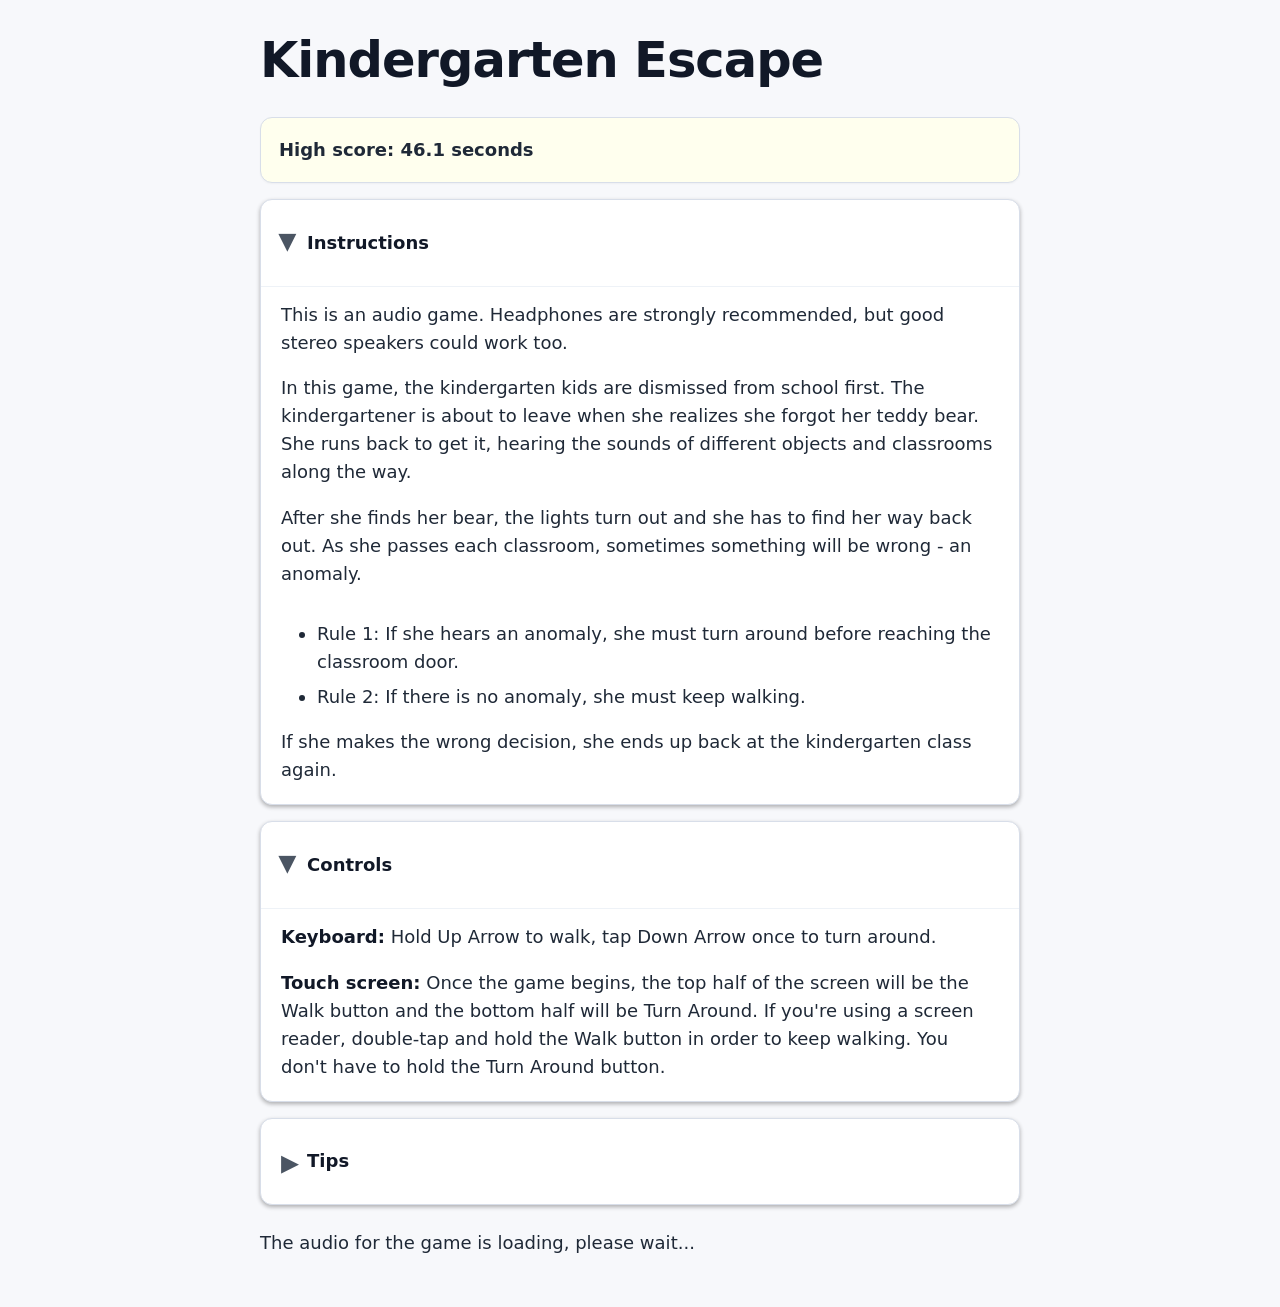
==== index.html @ b6279180 "Initial checkin of kindergarten escape" ====
<!DOCTYPE html>
<html>
  <head>
    <meta charset="utf-8">
    <meta name="viewport" content="width=device-width, initial-scale=1">
    <title>
      Kindergarten Escape
    </title>
    <link rel="stylesheet" href="style.css">
    <script src="sound.js"></script>
    <script src="engine.js"></script>
    <script src="game.js"></script>
  </head>
  <body>
    <main class="page">
      <section hidden id="title">
        <h1>Kindergarten Escape</h1>
      </section>
      <section hidden id="highscore">
        High score: 46.1 seconds
      </section>
      <section id="info" class="info">
        <details id="instructionsDetails" open>
          <summary>Instructions</summary>
          <p>
            This is an audio game. Headphones are strongly recommended,
            but good stereo speakers could work too.
          </p>
          <p>
            In this game, the kindergarten kids are dismissed from school first.
            The kindergartener is about to leave when she realizes
            she forgot her teddy bear. She runs back to get it, hearing
            the sounds of different objects and classrooms along the way.
          </p>
          <p>
            After she finds her bear, the lights turn out and she has to
            find her way back out. As she passes each classroom, sometimes
            something will be wrong - an anomaly.
          </p>
          <ul>
            <li>Rule 1: If she hears an anomaly, she must turn around before reaching the
              classroom door.
            <li>Rule 2: If there is no anomaly, she must keep walking.
          </ul>
          <p>
            If she makes the wrong decision, she ends up back at the kindergarten class
            again.
          </p>
        </details>
        <details id="controlsDetails" open>
          <summary>Controls</summary>
          <p>
            <b>Keyboard:</b> Hold Up Arrow to walk, tap Down Arrow once to turn around.
          </p>
          <p>
            <b>Touch screen:</b> Once the game begins, the top half of the screen will be
            the Walk button and the bottom half will be Turn Around. If you're using a
            screen reader, double-tap and hold the Walk button in order to keep walking.
            You don't have to hold the Turn Around button.
          </p>
        </details>
        <details id="tipsDetails">
          <summary>Tips</summary>
          <ul>
            <li>The game doesn't progress if you stop moving. Take your time
              approaching each door until you get better at the game.
            <li>The order of the classrooms is always the same.
            <li>An anomaly might introduce an extra sound, or it might replace the
              sound of a classroom with a different one.
            <li>Rarely, the anomaly might be that the classroom door is on the
              wrong side.
          </ul>
        </details>
      </section>
      <div hidden id="loading">
	The audio for the game is loading, please wait...
      </div>
      <nav hidden id="introsection">
	<h2>
	  Listen...
	</h2>
        <button id="skip">Skip to Game</button>	
        <button id="exitIntro">Exit</button>
      </nav>
      <nav hidden id="finished">
	<h2>Congratulations!</h2>
	<p id="finishedScore"></p>
        <button id="backToMain">Back to Main Menu</button>
      </nav>
      <nav hidden id="menu">
	<div class="menu">
          <button id="intro">Play From Beginning</button>
          <button id="play">Play Game</button>
	</div>
      </nav>
      <div hidden id="gamecontrols" class="in-game-controls">
        <button id="walk">Walk</button>
        <button id="turn">Turn Around</button>
        <button id="quitGame">Give Up</button>
      </div>
      <div id="live" aria-live="polite"></div>
    </main>
  </body>
</html>
---- style.css ----
/* Reset */
*,
*::before,
*::after {
  box-sizing: border-box;
}

html {
  font-size: 18px;
}

body {
  margin: 0;
  background: #f7f8fb;
  color: #1f2937;
  font-family: Inter, ui-sans-serif, system-ui, -apple-system, BlinkMacSystemFont,
    "Segoe UI", Roboto, Helvetica, Arial, sans-serif;
  line-height: 1.55;
}

.page {
  width: min(760px, calc(100% - 32px));
  margin: 0 auto;
  padding: 24px 0 40px;
}

/* Title */
h1 {
  margin: 0 0 24px;
  font-size: clamp(2rem, 4vw, 2.75rem);
  line-height: 1.15;
  font-weight: 700;
  letter-spacing: -0.02em;
  color: #111827;
}

/* General text rhythm */
p,
ul {
  margin: 0 0 1rem;
}

ul {
  padding-left: 1.25rem;
}

li + li {
  margin-top: 0.4rem;
}

strong,
b {
  color: #111827;
}

/* Info section spacing */
.info {
  margin-bottom: 24px;
}

#highscore {
  margin: 0 0 16px;
  background: #ffffff;
  border: 1px solid #d8dee9;
  border-radius: 12px;
  box-shadow: 0 1px 2px rgba(0, 0, 0, 0.04);
  overflow: hidden;
  padding: 1em;
  font-weight: bold;
  background-color: #ffe;
}

/* Details cards */
details {
  margin: 0 0 16px;
  background: #ffffff;
  border: 1px solid #d8dee9;
  border-radius: 12px;
  overflow: hidden;
  box-shadow: 0 2px 4px rgba(0,0,0,0.3);
}

/* Summary styled like a clean card header */
summary {
  display: flex;
  align-items: center;
  gap: 8px;
  cursor: pointer;
  list-style: none;
  padding: 14px 18px;
  font-weight: 650;
  font-size: 1rem;
  color: #111827;
  user-select: none;
}

/* Hide native disclosure marker */
summary::-webkit-details-marker {
  display: none;
}

/* Custom disclosure triangle */
summary::before {
  content: "▸";
  flex: 0 0 auto;
  transition: transform 120ms ease;
  transform-origin: center;
  color: #4b5563;
  font-size: 200%;
}

details[open] summary::before {
  transform: rotate(90deg);
}

details ul {
    margin-left: 2em;
}

/* Optional hover/focus feel */
summary:hover, summary:focus-visible {
  background: #def;
  outline: none;
}

/* Padding for the content inside details */
details > :not(summary) {
  padding-left: 18px;
  padding-right: 18px;
}

details > :last-child {
  padding-bottom: 18px;
  margin-bottom: 0;
}

/* Add a little space between header and content when open */
details[open] summary {
  border-bottom: 1px solid #eef2f7;
}

details[open] > :not(summary):first-of-type {
  padding-top: 14px;
}

details p:first-of-type,
details ul:first-of-type {
  margin-top: 0;
}

/* Main menu buttons */
.menu {
  display: grid;
  gap: 12px;
  margin-top: 8px;
}

nav button {
  display: block;
  width: 100%;
  min-height: 58px;
  padding: 14px 18px;
  border: none;
  border-radius: 12px;
  font: inherit;
  font-size: 1.05rem;
  font-weight: 700;
  text-align: center;
  color: white;
  background: linear-gradient(180deg, #5599ff, #1144dd);
  box-shadow:
    0 2px 4px rgba(0, 0, 0, 0.10),
    0 8px 20px rgba(37, 99, 235, 0.18);
  cursor: pointer;
  transition:
    transform 120ms ease,
    box-shadow 120ms ease,
    opacity 120ms ease,
    background 120ms ease;
}

button {
  cursor: pointer;
}

.menu button:focus-visible, .menu button:hover:not(:disabled) {
  background: linear-gradient(180deg, #77bbff, #3366dd);
  outline: 5px solid #93c5fd;
}

.menu button:disabled {
  cursor: not-allowed;
  opacity: 0.55;
  background: linear-gradient(180deg, #94a3b8, #64748b);
  box-shadow: none;
}

/* In-game controls: leave your custom styling alone */
.in-game-controls button {
  font: inherit;
}

/* Larger screens */
@media (min-width: 640px) {
  .page {
    width: min(760px, calc(100% - 48px));
    padding-top: 32px;
    padding-bottom: 48px;
  }

  h1 {
    margin-bottom: 28px;
  }

  summary {
    padding: 15px 20px;
  }

  details > :not(summary) {
    padding-left: 20px;
    padding-right: 20px;
  }

  details > :last-child {
    padding-bottom: 20px;
  }

  .menu {
    gap: 14px;
  }

  .menu button {
    min-height: 60px;
    font-size: 1.1rem;
  }
}

button {
    margin: 0.5em;
    padding: 0.5em 1em;
    font-size: 200%;
    user-select: none;
    -webkit-user-select: none;
    -webkit-touch-callout: none;
    touch-action: none;
}

:disabled {
    color: #ccc;
}

#walk {
    position: fixed;
    left: 0px;
    top: 0px;
    right: 0px;
    height: 50dvh;
    padding: 0;
    margin: 0;
    border: 0;
    background-color: #efe;
}

#walk:focus-visible, #walk:hover {
    background-color: #cfc;
}

#turn {
    position: fixed;
    left: 0px;
    top: 50dvh;
    right: 0px;
    height: 40dvh;
    padding: 0;
    margin: 0;
    border: 0;
    background-color: #fee;
}

#turn:focus-visible, #turn:hover {
    background-color: #fcc;
}

#quitGame {
    position: fixed;
    left: 0px;
    bottom: 0px;
    right: 0px;
    height: 10dvh;
    padding: 0;
    margin: 0;
    border: 0;
    background-color: #eef;
}

#quitGame:focus-visible, #quitGame:hover {
    background-color: #ccf;
}


.debug #walk, .debug #turn {
    position: static;
    width: 300px;
    height: 100px;
    margin: 1em;
}

.debug button {
    font-size: 140%;
}

.left {
    position: fixed;
    left: 0px;
    top: 0px;
    width: 50dvw;
    height: 100dvh;
    padding: 1em;
    margin: 0;
    border: 0;
}

.right {
    position: fixed;
    right: 0px;
    top: 0px;
    width: 50dvw;
    height: 100dvh;
    padding: 1em;
    margin: 0;
    border: 0;
}

.debug .box {
    border: 1px solid #000;
    padding: 1em;
    margin: 1em;
}

.debug #spatial {
    position: relative;
    width: 500px;
    height: 500px;
    border: 1px solid #000;
    margin: 1em;
    overflow: hidden;
}

.debug .icon {
    position: absolute;
    left: 250px;
    top: 250px;
    font-size: 200%;
}

.debug .icon#roomIcon {
    top: -100px;
}

#live {
    display: block;
    overflow: hidden;
    width: 2px;
    height: 2px;
}
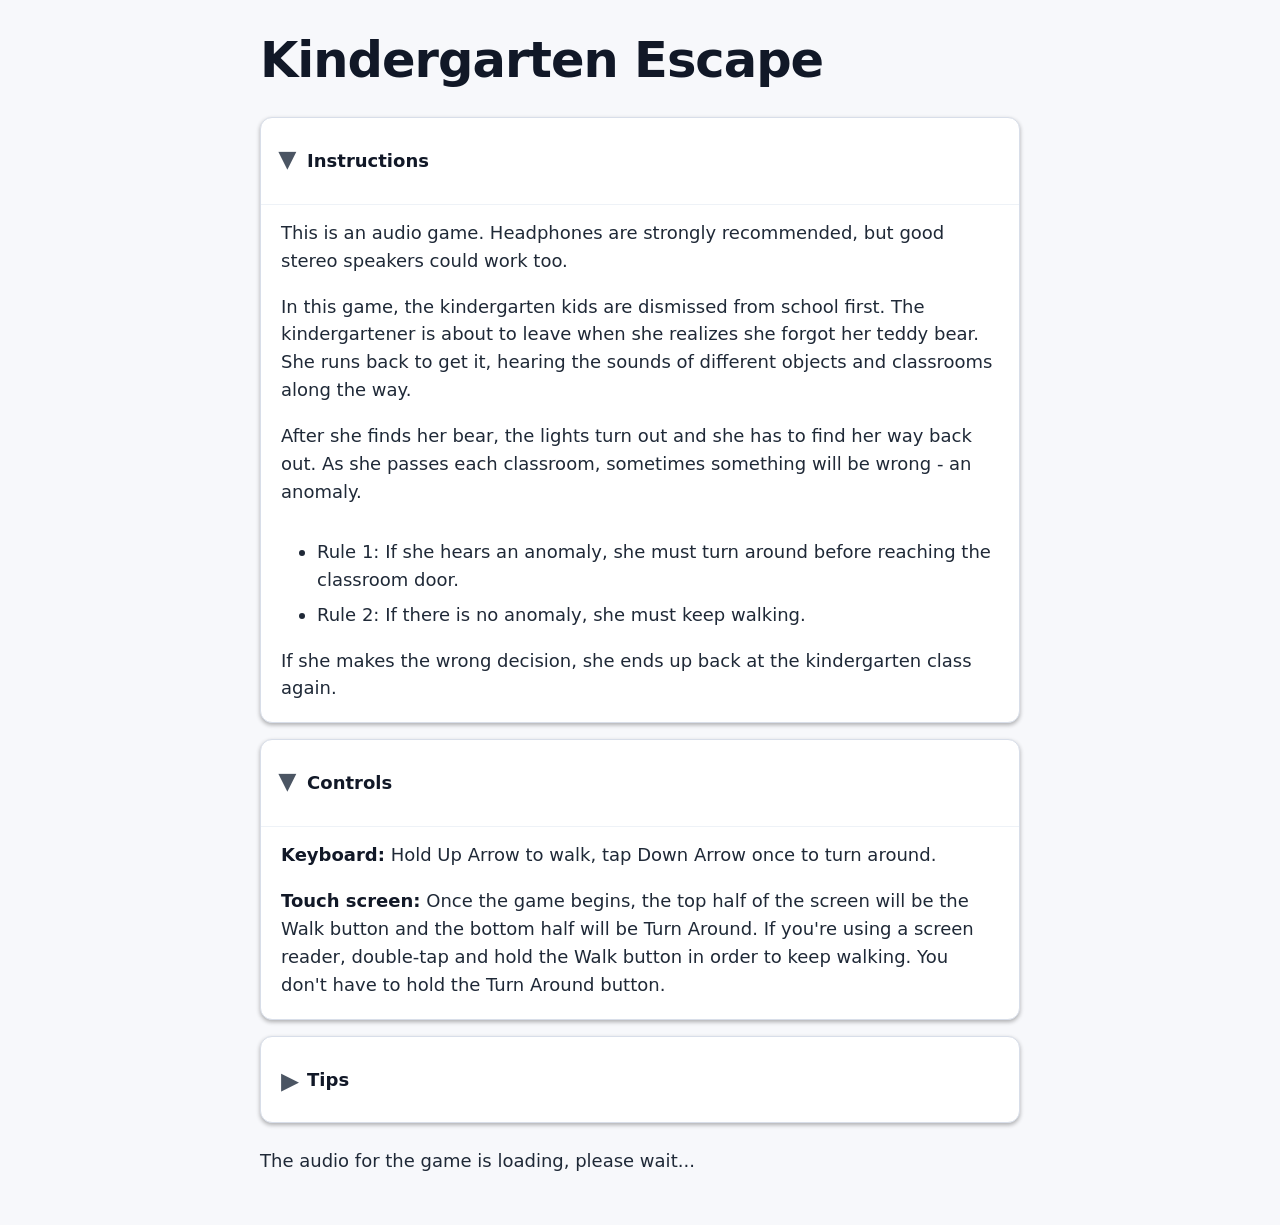
==== commit db7ec714: "Hide high score first time" ====
--- a/index.html
+++ b/index.html
@@ -17,7 +17,6 @@
         <h1>Kindergarten Escape</h1>
       </section>
       <section hidden id="highscore">
-        High score: 46.1 seconds
       </section>
       <section id="info" class="info">
         <details id="instructionsDetails" open>
